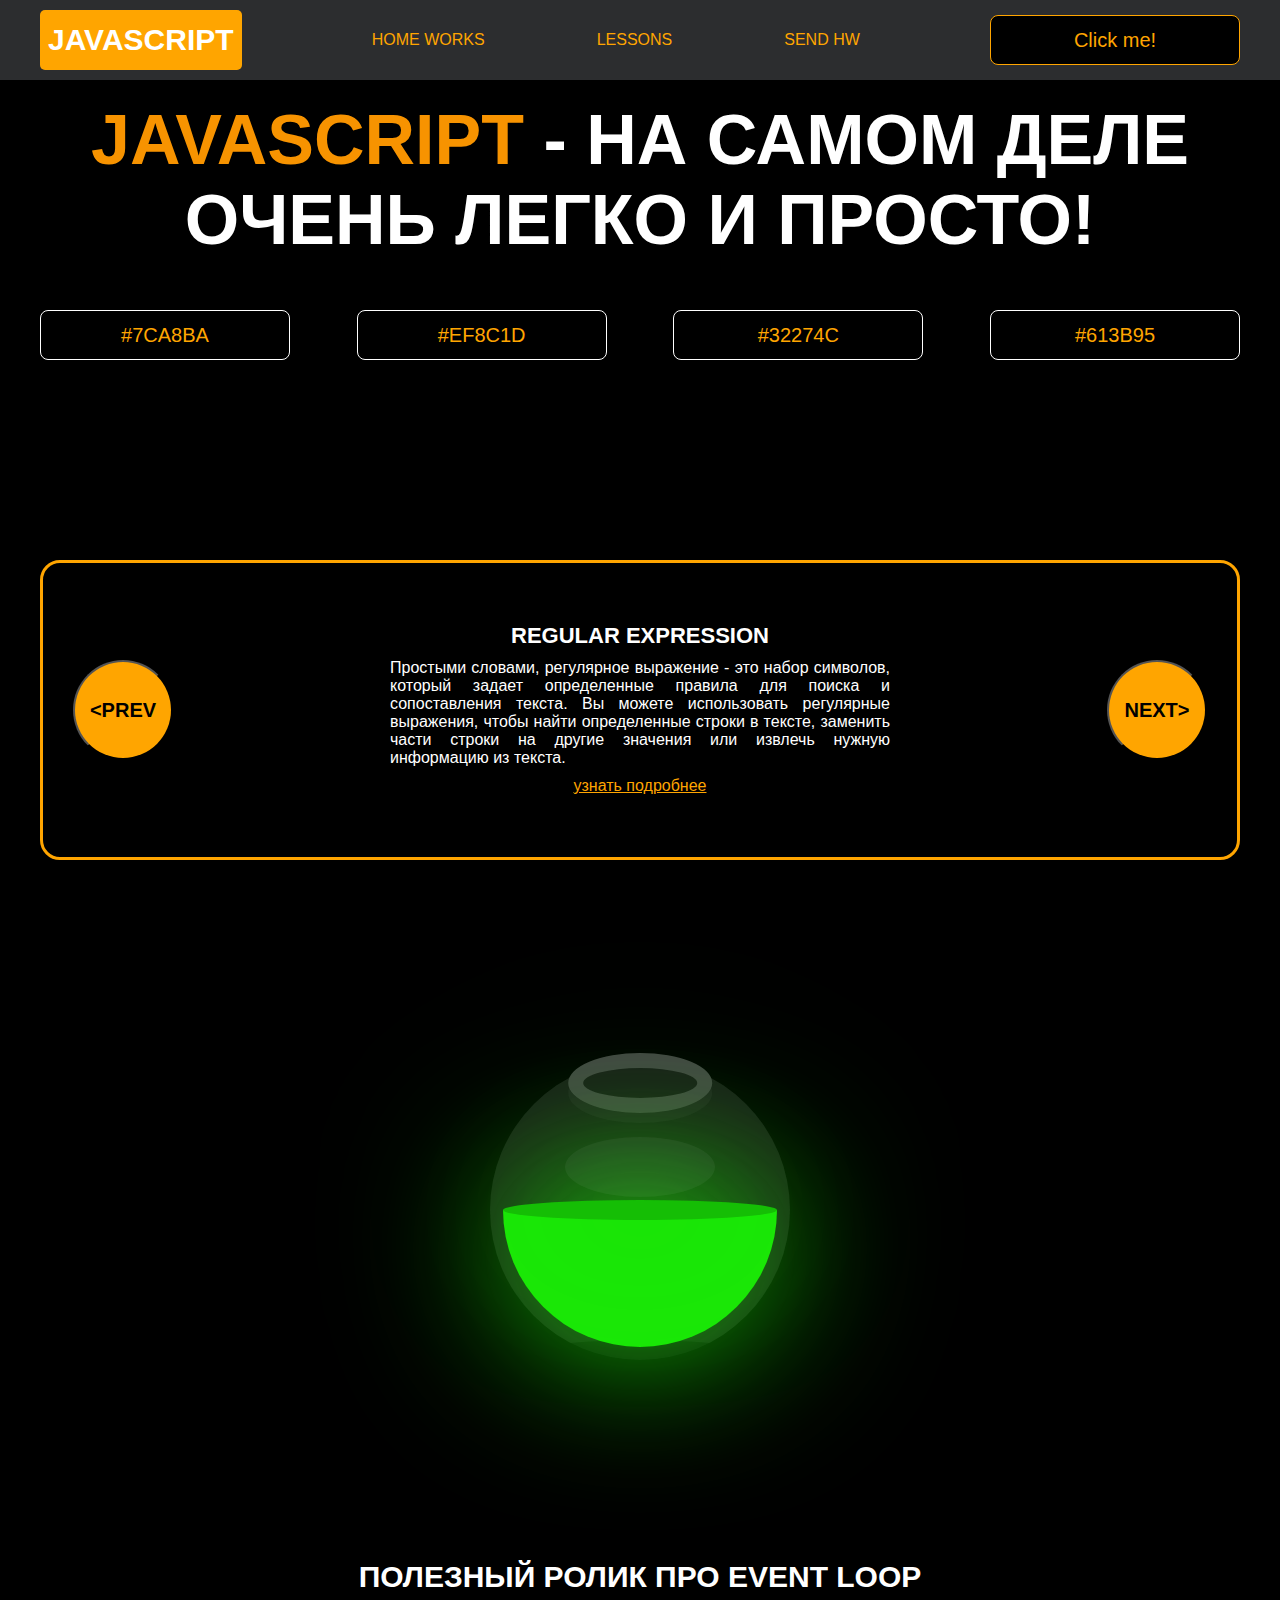
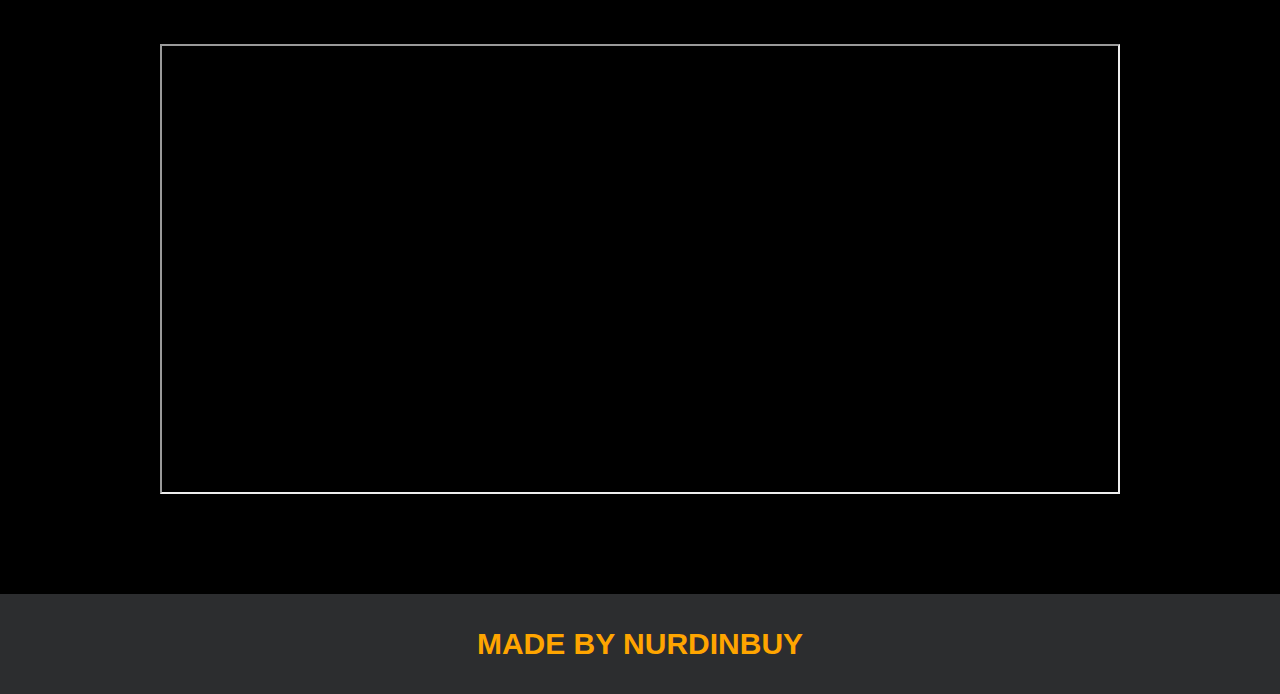
==== project/index.html @ 85c51745 "dz1" ====
<!DOCTYPE html>
<html lang="en">
<head>
    <meta charset="UTF-8">
    <title>Java Script</title>
    <link rel="stylesheet" href="css/style.css">
    <link rel="stylesheet" href="css/core.css">
</head>
<body>

<div class="wrapper">
    <div class="header">
        <div class="container">
            <div class="inner_header">
                <a href="index.html">
                    <div class="logotype">
                        <h2>JavaScript</h2>
                    </div>
                </a>
                <ul class="menu">
                    <li class="menu_link">
                        <a href="pages/home_works.html">Home Works</a>
                    </li>
                    <li class="menu_link">
                        <a href="pages/lessons.html">Lessons</a>
                    </li>
                    <li class="menu_link">
                        <a href="http://t.me/nurdinbuy16" target="_blank">Send Hw</a>
                    </li>
                </ul>
                <button class="btn" id="btn-get">Click me!</button>
            </div>
        </div>
    </div>

    <div class="main_block">
        <div class="container">
            <div class="inner_main">
                <h1><strong id="js-color">JavaScript</strong> - на самом деле очень легко и просто!</h1>
                <div class="colors-buttons">
                    <button class="btn btn-color"></button>
                    <button class="btn btn-color"></button>
                    <button class="btn btn-color"></button>
                    <button class="btn btn-color"></button>
                </div>
            </div>
        </div>
    </div>

    <div class="slider_block">
        <div class="container">
            <div class="inner_slider">
                <div class="slider">
                    <button class="btn-slide" id="prev">&lt;prev</button>
                    <div class="slide active_slide">
                        <div class="slide_card">
                            <h3>regular expression</h3>
                            <p>Простыми словами, регулярное выражение - это набор символов, который задает определенные правила для поиска и сопоставления текста. Вы можете использовать регулярные выражения, чтобы найти определенные строки в тексте, заменить части строки на другие значения или извлечь нужную информацию из текста.</p>
                            <a href="https://developer.mozilla.org/ru/docs/Web/JavaScript/Guide/Regular_expressions" target="_blank">узнать подробнее</a>
                        </div>
                    </div>
                    <div class="slide">
                        <div class="slide_card">
                            <h3>recursion</h3>
                            <p>Простыми словами, рекурсия - это, когда функция делает повторяющиеся вызовы самой себя для решения задачи, пока не достигнет определенного условия выхода из рекурсии.</p>
                            <a href="https://learn.javascript.ru/recursion" target="_blank">узнать подробнее</a>
                        </div>
                    </div>
                    <div class="slide">
                        <div class="slide_card">
                            <h3>json</h3>
                            <p>Простыми словами, JSON - это способ представления данных в виде текста, чтобы они могли быть легко поняты и использованы различными программами. Он использует простые правила для описания объектов и массивов, а также для представления простых типов данных, таких как строки, числа, логические значения и т.д.</p>
                            <a href="https://developer.mozilla.org/ru/docs/Learn/JavaScript/Objects/JSON" target="_blank">узнать подробнее</a>
                        </div>
                    </div>
                    <div class="slide">
                        <div class="slide_card">
                            <h3>event loop</h3>
                            <p>Простыми словами, event loop похож на дежурного, который непрерывно проверяет, произошло ли какое-либо событие, и реагирует на него, когда оно происходит. Он имеет список задач, которые нужно выполнить, и он перебирает этот список событий одно за другим, обрабатывая каждое событие, когда оно наступает.</p>
                            <a href="https://highload.today/kak-ustroen-event-loop-v-javascript-parallelnaya-model-i-tsikl-sobytij/" target="_blank">узнать подробнее</a>
                        </div>
                    </div>
                    <button class="btn-slide" id="next">next&gt;</button>
                </div>
            </div>
        </div>
    </div>

    <div class="botlle">
        <div class="container">
            <div class="bottle_inner">
                <a href="pages/monster.html">
                    <div class="bowl">
                        <div class="shadow"></div>
                        <div class="liquid"></div>

                    </div>
                </a>
            </div>
        </div>
    </div>

    <div class="block_video">
        <div class="container">
            <h3>Полезный ролик про Event Loop</h3>
            <div class="inner_block_video">
                <iframe width="80%" height="450" src="https://www.youtube.com/embed/zDlg64fsQow" title="YouTube video player" frameborder="2" allow="autoplay; clipboard-write; encrypted-media; gyroscope; picture-in-picture; web-share" allowfullscreen></iframe>
            </div>
        </div>
    </div>

    <div class="footer">
        <div class="container">
            <a href="https://www.instagram.com/nurdinbuy/" target="_blank">
                <div class="inner_footer">
                    <h2>Made by NurDinBuy</h2>
                </div>
            </a>
        </div>
    </div>
</div>

<div class="modal">
    <div class="modal_dialog">
        <div class="modal_content">
            <form action="#">
                <div class="modal_close">&times;</div>
                <div class="modal_title">Мы свяжемся с вами как можно быстрее!</div>
                <input
                    required
                    placeholder="Ваше имя"
                    name="name"
                    type="text"
                    class="modal_input"
                >
                <input
                    required
                    placeholder="Ваш номер телефона"
                    name="phone"
                    type="text"
                    class="modal_input"
                >
                <button class="btn btn_dark btn_min">Перезвонить мне</button>
            </form>
        </div>
    </div>
</div>

</body>
<script src="js/main.js"></script>
<script src="js/modal.js"></script>
</html>
---- project/css/style.css ----
/* HEADER */

.header {
    height: 80px;
    background: #2c2d2f;
    display: flex;
    align-items: center;
    width: 100%;
    position: fixed;
    top: 0;
    z-index: 2;
}

.inner_header {
    height: 100%;
    display: flex;
    align-items: center;
    justify-content: space-between;
}

/* LOGOTYPE */

.logotype {
    display: flex;
    align-items: center;
    justify-content: center;
    font-size: 22px;
    height: 60px;
    width: fit-content;
    background: var(--orange);
    padding: 8px;
    color: white;
    border-radius: 5px;
    cursor: pointer;
}

/* HEADER MENU */

.menu {
    display: flex;
    justify-content: space-around;
    width: 600px;
}

.menu_link a {
    color: var(--orange);
    text-transform: uppercase;
}

.menu_link a:hover {
    text-decoration: underline;
}

/* MAIN BLOCK */

.main_block {
    padding: 100px 0;
    background: black;
}

/* BUTTONS COLOR PICKER */

.colors-buttons {
    display: flex;
    justify-content: space-between;
    margin-top: 50px;
}

.btn-color {
    border-radius: 20px;
    border-color: white !important;
}

/* FOOTER */

.footer {
    background: #2c2d2f;
    width: 100%;
}

.inner_footer {
    display: flex;
    align-items: center;
    justify-content: center;
    height: 100px;
}

.footer h2 {
    text-transform: uppercase;
    color: var(--orange);
    font-weight: 600;
}


/* SLIDER BLOCK */

.slider_block {
    padding: 100px 0;
    background: black;
}

.slider {
    position: relative;
    width: 100%;
    height: 300px;
    overflow: hidden;
    border: 3px solid var(--orange);
    border-radius: 20px;
    display: flex;
    align-items: center;
    justify-content: space-between;
    padding: 0 30px;
}

.slide {
    position: absolute;
    top: 60px;
    left: 0;
    width: 100%;
    height: 100%;
    display: none;
    transition: opacity 0.5s ease-in-out;
}

.slide_card {
    color: white;
    margin: 0 auto;
    width: 500px;
    text-align: center;
}

.slide_card h3 {
    color: white;
    text-transform: uppercase;
    font-size: 22px;
}

.slide_card p {
    font-size: 16px;
    text-align: justify;
    margin: 10px 0;
}

.slide_card a {
    color: var(--orange);
    text-decoration: underline;
}

.slide.active_slide {
    display: block;
}

/* VIDEO BLOCK */

.block_video {
    background: black;
    padding: 100px 0;
}

.inner_block_video {
    display: flex;
    justify-content: center;
    margin-top: 50px;
}

/* MODAL */

.modal {
    position: fixed;
    height: 100%;
    width: 100%;
    top: 0;
    left: 0;
    z-index: 2;
    background: rgba(0, 0, 0, 0.5);
    backdrop-filter: blur(10px);
    display: none;
}

.modal_dialog {
    max-width: 500px;
    margin: 150px auto;
}

.modal_content {
    position: relative;
    width: 100%;
    padding: 40px;
    background-color: black;
    border: 2px solid var(--orange);
    border-radius: 4px;
    max-height: 80vh;
    overflow-y: auto;
}

.modal_content form {
    display: flex;
    flex-direction: column;
    align-items: center;
}

.modal_close {
    position: absolute;
    top: 8px;
    right: 14px;
    font-size: 30px;
    color: red;
    opacity: 0.5;
    font-weight: 700;
    border: none;
    background-color: transparent;
    cursor: pointer;
}

.modal_title {
    text-align: center;
    font-size: 22px;
    text-transform: uppercase;
    color: white;
}

.modal_input, .btn_min {
    width: 100% !important;
    margin-top: 10px;
}


/*-------BOTTLE-------*/

.botlle {
    background: black;
    padding: 100px 0;
}

.bottle_inner {
    display: flex;
    justify-content: center;
    align-items: center;
}

.bowl {
    position: relative;
    width: 300px;
    height: 300px;
    background: rgba(255, 255, 255, 0.1);
    border-radius: 50%;
    border: 8px solid transparent;
    animation: animate 5s linear infinite;
    transform-origin: bottom center;
    animation-play-state: run;
}

@keyframes animate {
    0% {
        transform: rotate(0deg);
    }
    25% {
        transform: rotate(22deg);
    }
    50% {
        transform: rotate(0deg);
    }
    75% {
        transform: rotate(-22deg);
    }
    100% {
        filter: hue-rotate(360deg);
    }
}

.bowl::before {
    content: "";
    position: absolute;
    top: -15px;
    left: 50%;
    transform: translateX(-50%);
    width: 40%;
    height: 30px;
    border: 15px solid #444;
    border-radius: 50%;
    box-shadow: 0 10px #222;

}

.bowl::after {
    content: "";
    position: absolute;
    top: 35%;
    left: 50%;
    transform: translate(-50%, -50%);
    width: 150px;
    height: 60px;
    background: rgba(255, 255, 255, 0.05);
    transform-origin: center;
    animation: animatebowlshadow 5s linear infinite;
    border-radius: 50%;
    animation-play-state: running;

}


@keyframes animatebowlshadow {
    0% {
        left: 50%;
        width: 150px;
        height: 60px;
    }
    25% {
        left: 55%;
        width: 140px;
        height: 65px;
    }
    50% {
        left: 50%;
        width: 150px;
        height: 60px;
    }
    75% {
        left: 45%;
        width: 140px;
        height: 65px;
    }
    100% {


    }
}


.liquid {
    position: absolute;
    top: 50%;
    left: 5px;
    right: 5px;
    bottom: 5px;
    background: #1ae907;
    border-bottom-left-radius: 150px;
    border-bottom-right-radius: 150px;
    filter: drop-shadow(0 0 80px #1ae907);
    transform-origin: top center;
    animation: animateliquid 5s linear infinite;
    animation-play-state: running;
}

@keyframes animateliquid {
    0% {
        transform: rotate(0deg);
    }
    25% {
        transform: rotate(-22deg);
    }
    30% {
        transform: rotate(-23deg);
    }
    50% {
        transform: rotate(0deg);
    }
    75% {
        transform: rotate(22deg);
    }
    80% {
        transform: rotate(23deg);
    }
    100% {
        transform: rotate(0deg);
    }


}

.liquid::before {
    content: "";
    position: absolute;
    top: -10px;
    width: 100%;
    height: 20px;
    background: #15be05;
    border-radius: 50%;
    filter: drop-shadow(0 0 80px #15be05);
}

.shadow {
    position: absolute;
    top: calc(50% + 150px);
    left: 50%;
    transform: translate(-50%, -50%);
    width: 260px;
    height: 40px;
    background: rgba(0, 0, 0, 0.5);
    border-radius: 50%;
    animation: animateshadow 5s linear infinite;
    animation-play-state: running;

}

@keyframes animateshadow {
    0% {
        left: 50%;
        width: 260px;
        height: 40px;
        top: calc(50% + 150px);

    }

    25% {
        left: 55%;
        width: 265px;
        height: 30px;
        top: calc(50% + 130px);

    }
    50% {
        left: 50%;
        width: 260px;
        height: 40px;
        top: calc(50% + 150px);

    }
    75% {
        left: 45%;
        width: 265px;
        height: 30px;
        top: calc(50% + 130px);

    }
    100% {
    }
}
---- project/css/core.css ----
* {
    margin: 0;
    padding: 0;
    box-sizing: border-box;
}

.container {
    width: 1200px;
    margin: 0 auto;
}

body {
    font-family: "Britannic Bold", sans-serif;
    background: #c2d0d0;
}

.btn {
    width: 250px;
    height: 50px;
    font-size: 20px;
    cursor: pointer;
    border: 1px solid var(--orange);
    background: black;
    color: var(--orange);
    border-radius: 8px;
}

.btn:hover {
    background: #414349;
}

.btn:active {
    background: #56585D;
    border: 2px solid var(--orange);
}

a {
    text-decoration: none;
}

li {
    list-style: none;
}

h1 {
    text-align: center;
    font-size: 70px;
    color: white;
    margin: 0 auto;
    text-transform: uppercase;
    font-weight: 600;
}

h2 {
    text-align: center;
    font-size: 30px;
    color: white;
    margin: 0 auto;
    text-transform: uppercase;
    font-weight: 600;
}

h3 {
    text-align: center;
    font-size: 30px;
    color: white;
    margin: 0 auto;
    text-transform: uppercase;
    font-weight: 600;
}

h4 {
    font-size: 24px;
    color: white;
    text-transform: uppercase;
    font-weight: 600;
}

strong {
    color: #F79300;
}

label {
    font-size: 24px;
    color: var(--orange);
}

input {
    width: 350px;
    height: 50px;
    font-size: 20px;
    padding-left: 5px;
    color: var(--orange);
    background: black;
    border: 2px solid var(--orange);
}

.checker {
    color: white;
    font-size: 30px;
}

.btn-slide {
    display: block;
    width: 100px;
    height: 100px;
    background: var(--orange);
    color: black;
    font-size: 20px;
    text-transform: uppercase;
    border-radius: 50%;
    font-weight: 800;
    z-index: 1;
}

.btn-slide:hover {
    background: #b68733 !important;
    cursor: pointer;
    color: white;
}

:root {
    --orange: orange;
    --black: black;
}
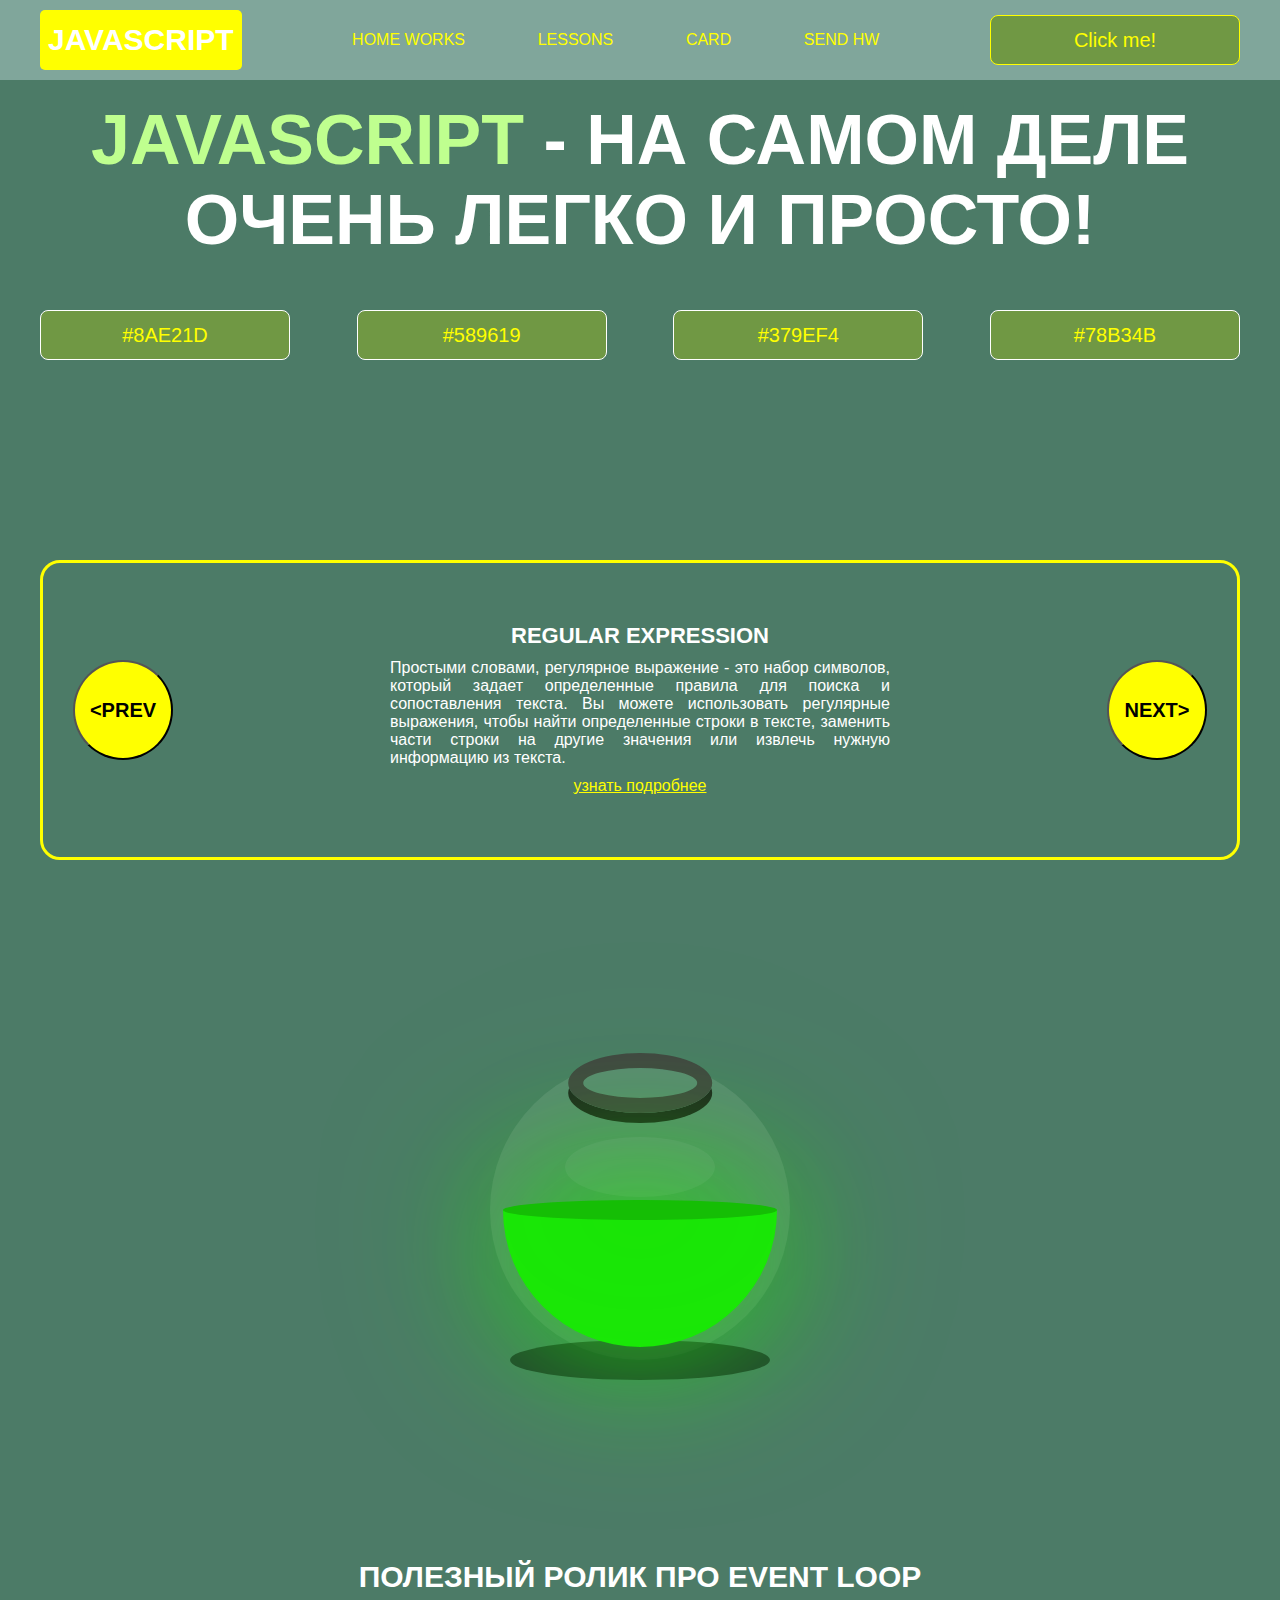
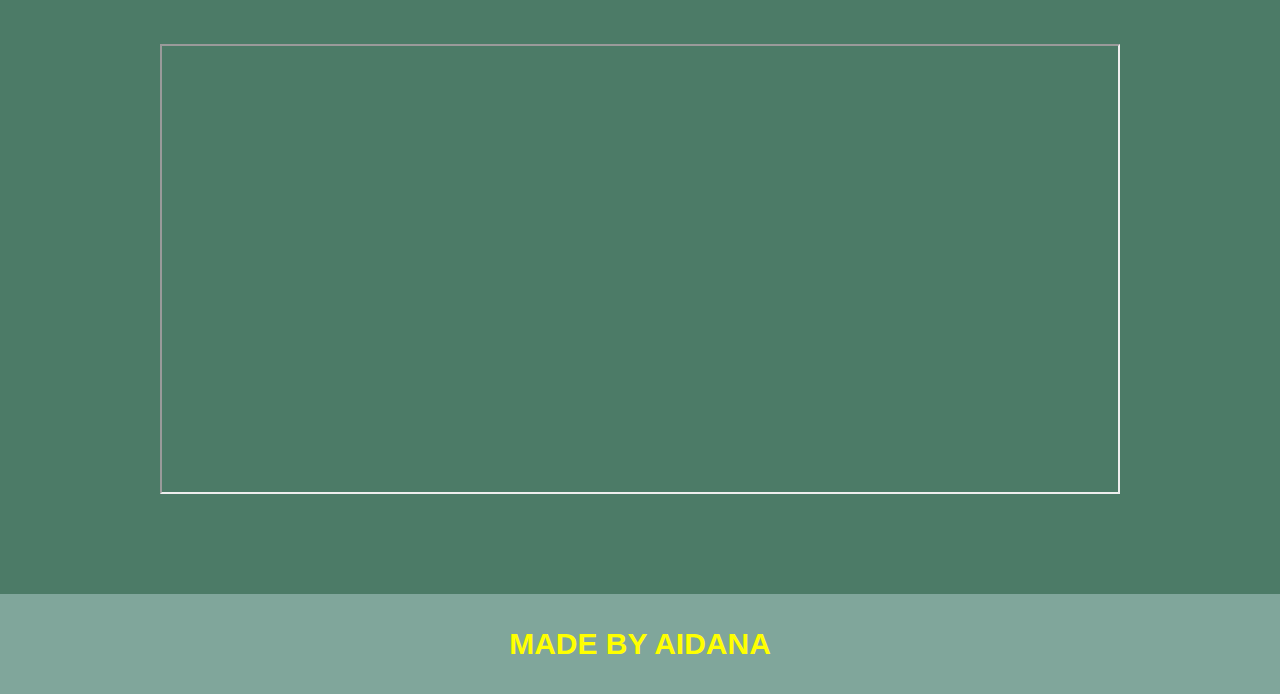
==== commit d5a7a09b: "dz7" ====
--- a/project/index.html
+++ b/project/index.html
@@ -25,8 +25,12 @@
                         <a href="pages/lessons.html">Lessons</a>
                     </li>
                     <li class="menu_link">
-                        <a href="http://t.me/nurdinbuy16" target="_blank">Send Hw</a>
+                        <a href="pages/newpage.html">card</a>
                     </li>
+                    <li class="menu_link">
+                        <a href="https://t.me/Aidanna_1001" target="_blank">Send Hw</a>
+                    </li>
+
                 </ul>
                 <button class="btn" id="btn-get">Click me!</button>
             </div>
@@ -111,9 +115,9 @@
 
     <div class="footer">
         <div class="container">
-            <a href="https://www.instagram.com/nurdinbuy/" target="_blank">
+            <a href="https://www.instagram.com/_a1dann_a/" target="_blank">
                 <div class="inner_footer">
-                    <h2>Made by NurDinBuy</h2>
+                    <h2>Made by Aidana</h2>
                 </div>
             </a>
         </div>
--- a/project/css/style.css
+++ b/project/css/style.css
@@ -2,7 +2,7 @@
 
 .header {
     height: 80px;
-    background: #2c2d2f;
+    background: #80A69B;
     display: flex;
     align-items: center;
     width: 100%;
@@ -27,7 +27,7 @@
     font-size: 22px;
     height: 60px;
     width: fit-content;
-    background: var(--orange);
+    background: yellow;
     padding: 8px;
     color: white;
     border-radius: 5px;
@@ -55,7 +55,7 @@
 
 .main_block {
     padding: 100px 0;
-    background: black;
+    background: #4C7B67;
 }
 
 /* BUTTONS COLOR PICKER */
@@ -74,7 +74,7 @@
 /* FOOTER */
 
 .footer {
-    background: #2c2d2f;
+    background: #80A69B;
     width: 100%;
 }
 
@@ -96,7 +96,7 @@
 
 .slider_block {
     padding: 100px 0;
-    background: black;
+    background: #4C7B67;
 }
 
 .slider {
@@ -153,7 +153,7 @@
 /* VIDEO BLOCK */
 
 .block_video {
-    background: black;
+    background:#4C7B67;
     padding: 100px 0;
 }
 
@@ -186,7 +186,7 @@
     position: relative;
     width: 100%;
     padding: 40px;
-    background-color: black;
+    background-color: #4C7B67;
     border: 2px solid var(--orange);
     border-radius: 4px;
     max-height: 80vh;
@@ -228,7 +228,7 @@
 /*-------BOTTLE-------*/
 
 .botlle {
-    background: black;
+    background:#4C7B67;
     padding: 100px 0;
 }
 
--- a/project/css/core.css
+++ b/project/css/core.css
@@ -20,7 +20,7 @@
     font-size: 20px;
     cursor: pointer;
     border: 1px solid var(--orange);
-    background: black;
+    background: #709844;
     color: var(--orange);
     border-radius: 8px;
 }
@@ -77,7 +77,7 @@
 }
 
 strong {
-    color: #F79300;
+    color:#bfff8f;
 }
 
 label {
@@ -91,7 +91,7 @@
     font-size: 20px;
     padding-left: 5px;
     color: var(--orange);
-    background: black;
+    background: #cbd9bc;
     border: 2px solid var(--orange);
 }
 
@@ -120,6 +120,6 @@
 }
 
 :root {
-    --orange: orange;
-    --black: black;
+    --orange: yellow;
+    --black: #9CB17F;
 }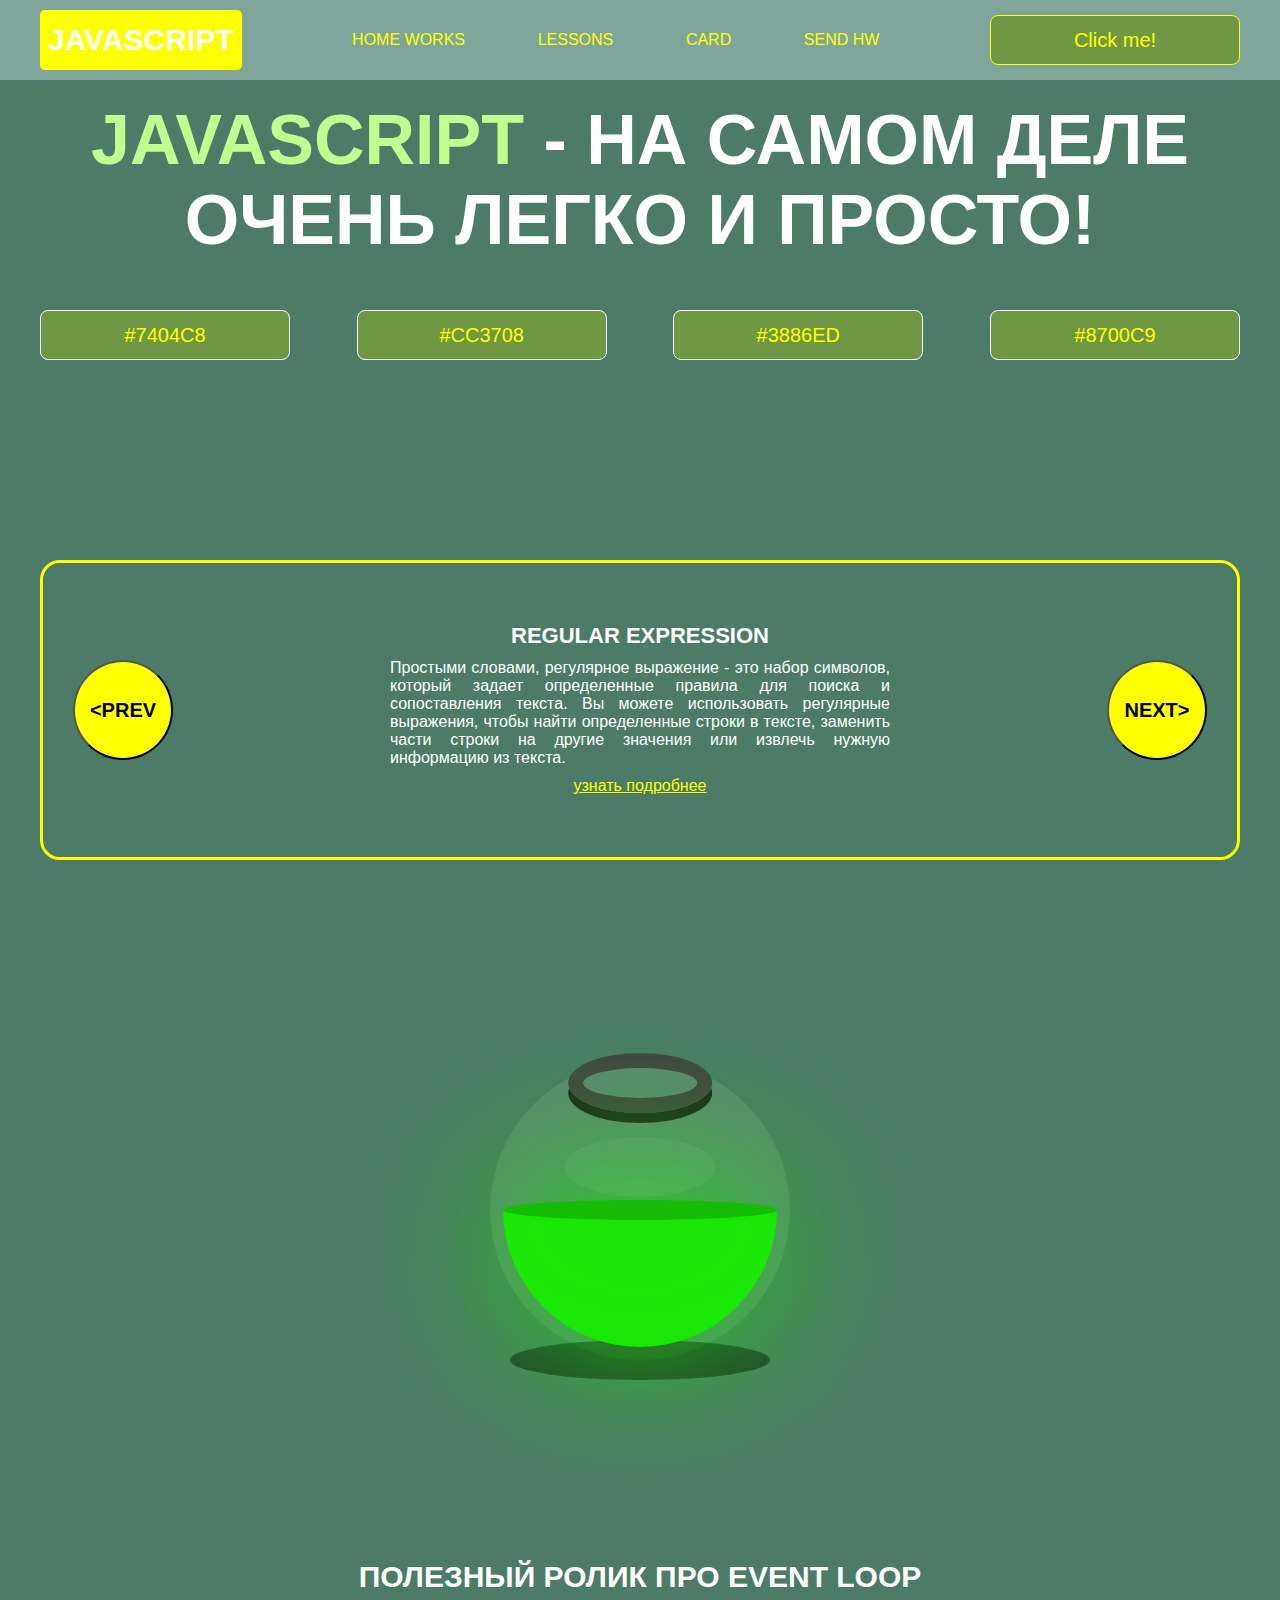
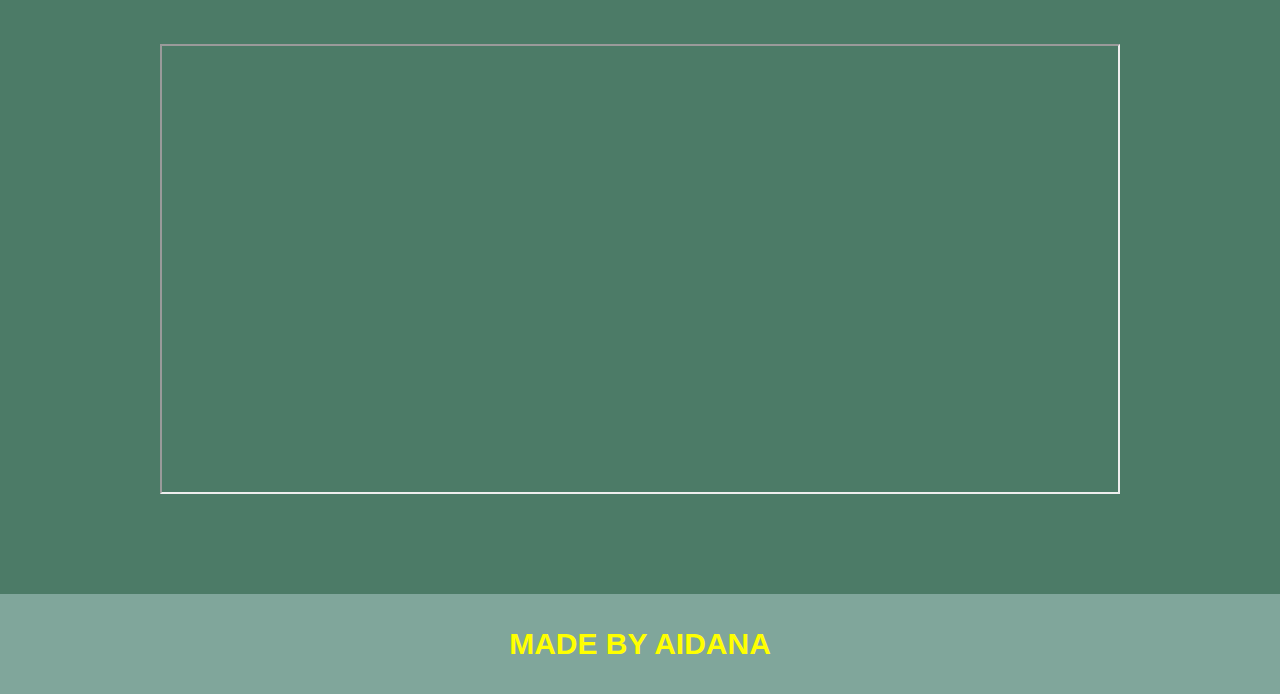
==== commit dd3cc03f: "project" ====
--- a/project/index.html
+++ b/project/index.html
@@ -24,6 +24,7 @@
                     <li class="menu_link">
                         <a href="pages/lessons.html">Lessons</a>
                     </li>
+
                     <li class="menu_link">
                         <a href="pages/newpage.html">card</a>
                     </li>
